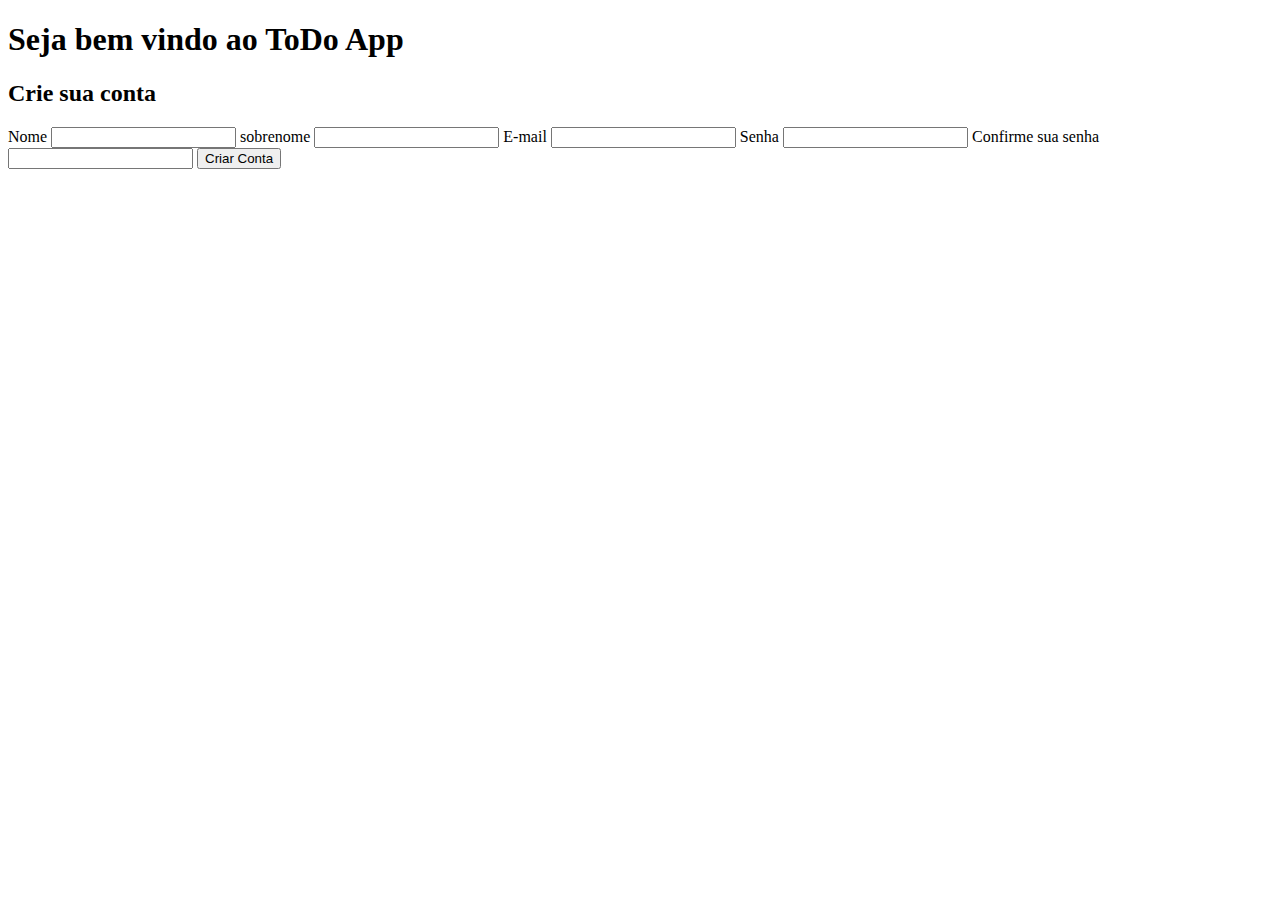
==== index.html @ 4994563f "add: first commit" ====
<!DOCTYPE html>
<html lang="en">
<head>
    <meta charset="UTF-8">
    <meta http-equiv="X-UA-Compatible" content="IE=edge">
    <meta name="viewport" content="width=device-width, initial-scale=1.0">
    <title>ToDo App</title>
</head>
<body>
    <h1>Seja bem vindo ao ToDo App</h1>

    <h2>Crie sua conta</h2>
    <form name="formCreateAccount" id="formCreateAccount">
        <label for="nome">Nome</label>
        <input type="text" name="nome" id="nome">
        <label for="sobrenome">sobrenome</label>
        <input type="text" name="sobrenome" id="sobrenome">
        <label for="email">E-mail</label>
        <input type="email" name="email" id="email">
        <label for="senha">Senha</label>
        <input type="password" name="senha" id="senha">
        <label for="confirmaSenha">Confirme sua senha</label>
        <input type="password" name="confirmaSenha" id="confirmaSenha">
        <button type="submit">Criar Conta</button>
    </form>
</body>
</html>
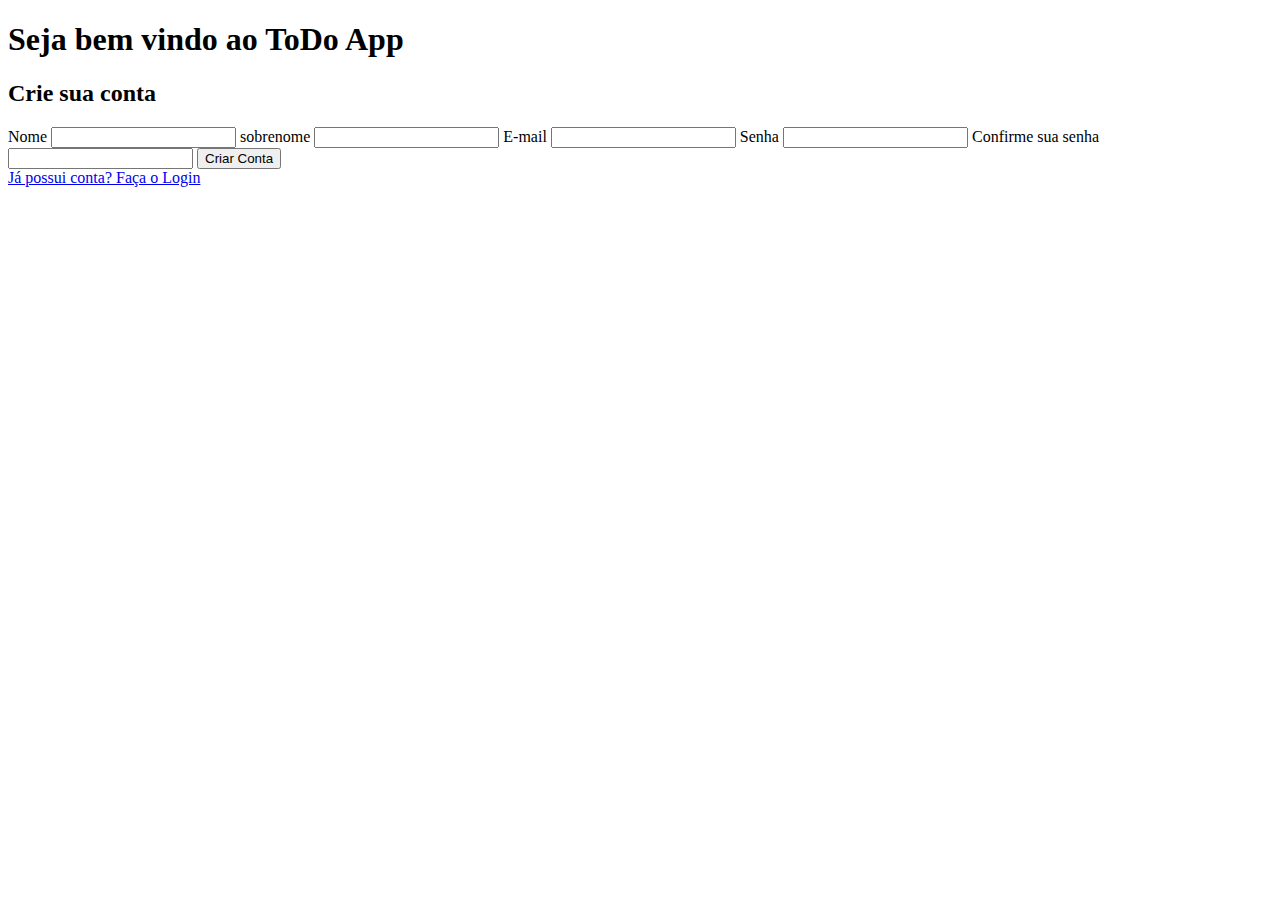
==== commit b9310f1d: "add: JS Files" ====
--- a/index.html
+++ b/index.html
@@ -23,5 +23,8 @@
         <input type="password" name="confirmaSenha" id="confirmaSenha">
         <button type="submit">Criar Conta</button>
     </form>
+    <a href="login.html">Já possui conta? Faça o Login</a>
+
+    <script src="./assets/js/account.js"></script>
 </body>
 </html>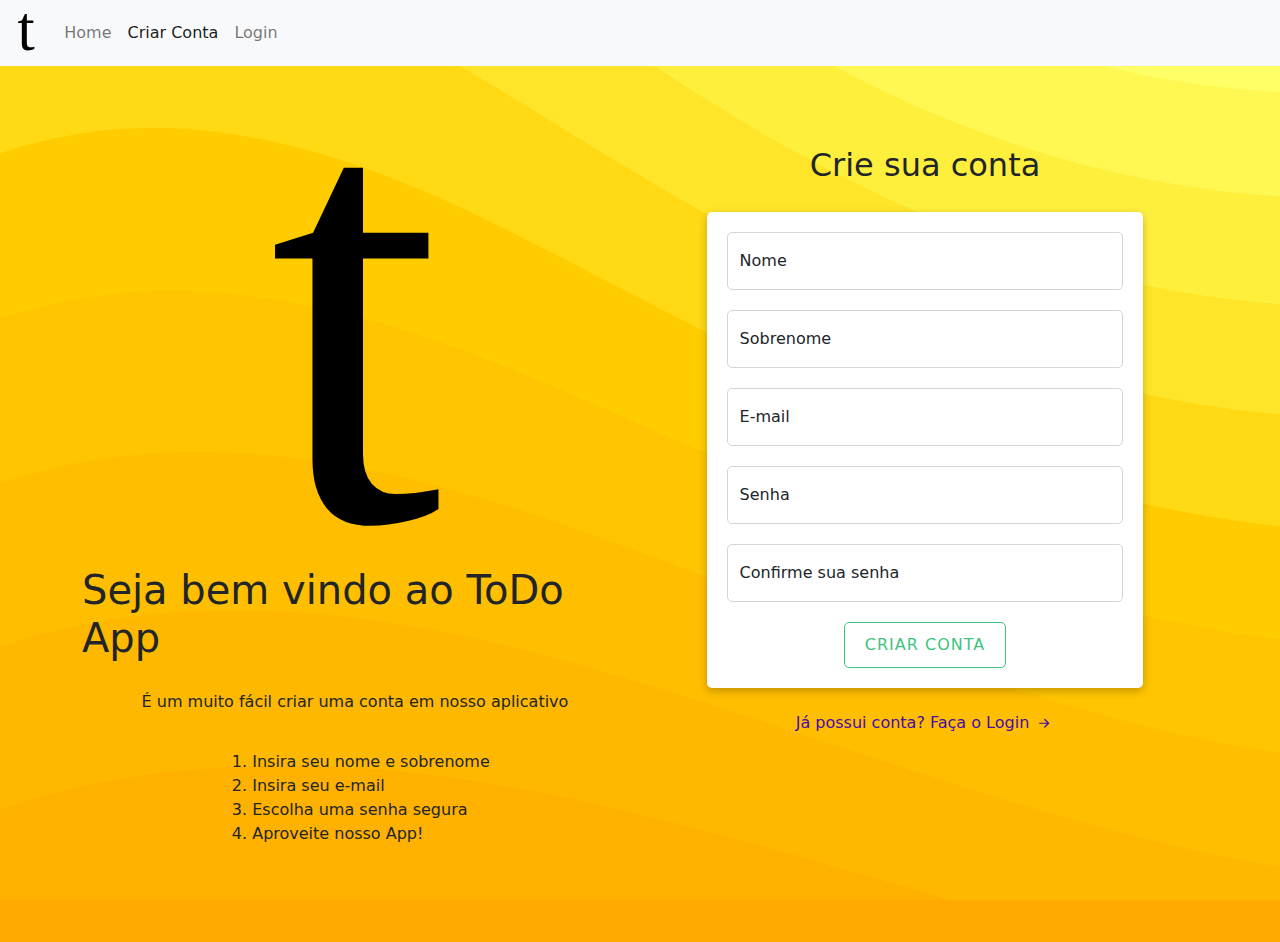
==== commit 53453518: "add: estilo a página de criação de conta" ====
--- a/index.html
+++ b/index.html
@@ -4,26 +4,93 @@
     <meta charset="UTF-8">
     <meta http-equiv="X-UA-Compatible" content="IE=edge">
     <meta name="viewport" content="width=device-width, initial-scale=1.0">
-    <title>ToDo App</title>
+    <link rel="stylesheet" href="./assets/css/bootstrap.min.css">
+    <link rel="stylesheet" href="./assets/css/bootstrap-icons.css">
+    <link rel="stylesheet" href="./assets/css/style.css">
+    <title>ToDo App - Criar Cadastro</title>
 </head>
 <body>
-    <h1>Seja bem vindo ao ToDo App</h1>
+    <header>
+        <nav class="navbar navbar-expand-lg navbar-light bg-light">
+            <div class="container-fluid">
+              <a class="navbar-brand" href="#"><img src="./assets/img/logo.svg" alt="Logo ToDo App"></a>
+              <button class="navbar-toggler" type="button" data-bs-toggle="collapse" data-bs-target="#navbarSupportedContent" aria-controls="navbarSupportedContent" aria-expanded="false" aria-label="Toggle navigation">
+                <span class="navbar-toggler-icon"></span>
+              </button>
+              <div class="collapse navbar-collapse" id="navbarSupportedContent">
+                <ul class="navbar-nav me-auto mb-2 mb-lg-0">
+                  <li class="nav-item">
+                    <a class="nav-link" aria-current="page" href="#">Home</a>
+                  </li>
+                  <li class="nav-item">
+                    <a class="nav-link active" href="createAccount.html">Criar Conta</a>
+                  </li>
+                  <li class="nav-item">
+                    <a class="nav-link" href="#">Login</a>
+                  </li>
+                  
+                </ul>
+              </div>
+            </div>
+          </nav>
+    </header>
+    <main>
+        <section class="intro">
 
-    <h2>Crie sua conta</h2>
-    <form name="formCreateAccount" id="formCreateAccount">
-        <label for="nome">Nome</label>
-        <input type="text" name="nome" id="nome">
-        <label for="sobrenome">sobrenome</label>
-        <input type="text" name="sobrenome" id="sobrenome">
-        <label for="email">E-mail</label>
-        <input type="email" name="email" id="email">
-        <label for="senha">Senha</label>
-        <input type="password" name="senha" id="senha">
-        <label for="confirmaSenha">Confirme sua senha</label>
-        <input type="password" name="confirmaSenha" id="confirmaSenha">
-        <button type="submit">Criar Conta</button>
-    </form>
-    <a href="login.html">Já possui conta? Faça o Login</a>
+            <div class="container">
+                <div class="row">
+                    <div class="col-12 col-lg-6 texto-intro">
+    
+                        <img src="./assets/img/logo.svg" alt="Logo ToDo App" class="logo">
+                        <h1>Seja bem vindo ao ToDo App</h1>
+                        <p>É um muito fácil criar uma conta em nosso aplicativo</p>
+                        <ol>
+                            <li>Insira seu nome e sobrenome</li>
+                            <li>Insira seu e-mail</li>
+                            <li>Escolha uma senha segura</li>
+                            <li>Aproveite nosso App!</li>
+                        </ol>
+                    </div>
+        
+                    <div class="col-12 col-lg-6 form-cadastro">
+                        <h2>Crie sua conta</h2>
+                        <form name="formCreateAccount" id="formCreateAccount" class="formCreateAccount">
+                            <div class="form-floating">
+                                <input type="text" name="nome" id="nome" class="form-control" placeholder="Nome">
+                                <label for="nome">Nome</label>
+                            </div>
+
+                            <div class="form-floating">
+                                <input type="text" name="sobrenome" id="sobrenome" class="form-control" placeholder="Sobrenome">
+                                <label for="sobrenome">Sobrenome</label>
+                            </div>
+
+                            <div class="form-floating">
+                                <input type="email" name="email" id="email" class="form-control" placeholder="E-mail">
+                                <label for="email">E-mail</label>
+                            </div>
+                           
+                            <div class="form-floating">
+                                <input type="password" name="senha" id="senha" class="form-control" placeholder="Senha">
+                                <label for="senha">Senha</label>
+                            </div>
+
+                            <div class="form-floating">
+                                <input type="password" name="confirmaSenha" id="confirmaSenha" class="form-control" placeholder="Confirme sua Senha">
+                                <label for="confirmaSenha">Confirme sua senha</label>
+                            </div>
+                            <button type="submit" class="button">Criar Conta</button>
+                        </form>
+                        <a href="login.html" class="btn-link">Já possui conta? Faça o Login</a>
+                    </div>
+                </div>
+            </div>
+
+        </section>
+    
+        
+        
+    </main>
 
     <script src="./assets/js/account.js"></script>
 </body>
--- a/assets/css/style.css
+++ b/assets/css/style.css
@@ -0,0 +1,115 @@
+body {
+  background-color: #ffaa00;
+  background-image: url("data:image/svg+xml,%3Csvg xmlns='http://www.w3.org/2000/svg' width='100%25' height='100%25' viewBox='0 0 1600 800'%3E%3Cg %3E%3Cpath fill='%23ffb100' d='M486 705.8c-109.3-21.8-223.4-32.2-335.3-19.4C99.5 692.1 49 703 0 719.8V800h843.8c-115.9-33.2-230.8-68.1-347.6-92.2C492.8 707.1 489.4 706.5 486 705.8z'/%3E%3Cpath fill='%23ffb800' d='M1600 0H0v719.8c49-16.8 99.5-27.8 150.7-33.5c111.9-12.7 226-2.4 335.3 19.4c3.4 0.7 6.8 1.4 10.2 2c116.8 24 231.7 59 347.6 92.2H1600V0z'/%3E%3Cpath fill='%23ffbe00' d='M478.4 581c3.2 0.8 6.4 1.7 9.5 2.5c196.2 52.5 388.7 133.5 593.5 176.6c174.2 36.6 349.5 29.2 518.6-10.2V0H0v574.9c52.3-17.6 106.5-27.7 161.1-30.9C268.4 537.4 375.7 554.2 478.4 581z'/%3E%3Cpath fill='%23ffc500' d='M0 0v429.4c55.6-18.4 113.5-27.3 171.4-27.7c102.8-0.8 203.2 22.7 299.3 54.5c3 1 5.9 2 8.9 3c183.6 62 365.7 146.1 562.4 192.1c186.7 43.7 376.3 34.4 557.9-12.6V0H0z'/%3E%3Cpath fill='%23ffcc00' d='M181.8 259.4c98.2 6 191.9 35.2 281.3 72.1c2.8 1.1 5.5 2.3 8.3 3.4c171 71.6 342.7 158.5 531.3 207.7c198.8 51.8 403.4 40.8 597.3-14.8V0H0v283.2C59 263.6 120.6 255.7 181.8 259.4z'/%3E%3Cpath fill='%23ffd914' d='M1600 0H0v136.3c62.3-20.9 127.7-27.5 192.2-19.2c93.6 12.1 180.5 47.7 263.3 89.6c2.6 1.3 5.1 2.6 7.7 3.9c158.4 81.1 319.7 170.9 500.3 223.2c210.5 61 430.8 49 636.6-16.6V0z'/%3E%3Cpath fill='%23ffe529' d='M454.9 86.3C600.7 177 751.6 269.3 924.1 325c208.6 67.4 431.3 60.8 637.9-5.3c12.8-4.1 25.4-8.4 38.1-12.9V0H288.1c56 21.3 108.7 50.6 159.7 82C450.2 83.4 452.5 84.9 454.9 86.3z'/%3E%3Cpath fill='%23ffef3d' d='M1600 0H498c118.1 85.8 243.5 164.5 386.8 216.2c191.8 69.2 400 74.7 595 21.1c40.8-11.2 81.1-25.2 120.3-41.7V0z'/%3E%3Cpath fill='%23fff852' d='M1397.5 154.8c47.2-10.6 93.6-25.3 138.6-43.8c21.7-8.9 43-18.8 63.9-29.5V0H643.4c62.9 41.7 129.7 78.2 202.1 107.4C1020.4 178.1 1214.2 196.1 1397.5 154.8z'/%3E%3Cpath fill='%23ffff66' d='M1315.3 72.4c75.3-12.6 148.9-37.1 216.8-72.4h-723C966.8 71 1144.7 101 1315.3 72.4z'/%3E%3C/g%3E%3C/svg%3E");
+  background-attachment: fixed;
+  background-size: cover;
+}
+
+nav .navbar-brand img {
+  max-height: 40px;
+}
+
+.intro {
+  padding: 80px 0;
+}
+
+.intro .logo {
+  max-height: 400px;
+  margin: 0 auto;
+}
+
+.intro .texto-intro, .intro .form-cadastro {
+  display: -webkit-box;
+  display: -ms-flexbox;
+  display: flex;
+  -webkit-box-orient: vertical;
+  -webkit-box-direction: normal;
+      -ms-flex-direction: column;
+          flex-direction: column;
+  -webkit-box-align: center;
+      -ms-flex-align: center;
+          align-items: center;
+  gap: 20px;
+}
+
+.button {
+  width: -webkit-fit-content;
+  width: -moz-fit-content;
+  width: fit-content;
+  padding: 10px 20px;
+  margin: 0 auto;
+  border: 1px solid #3fc380;
+  border-radius: 5px;
+  color: #3fc380;
+  background: transparent;
+  -webkit-transition: .3s ease-in-out;
+  transition: .3s ease-in-out;
+  text-transform: uppercase;
+  letter-spacing: 1px;
+}
+
+.button:hover {
+  background: #3fc380;
+  color: #efefef;
+}
+
+.btn-link {
+  color: #480ca8;
+  text-decoration: none;
+  display: -webkit-box;
+  display: -ms-flexbox;
+  display: flex;
+  -webkit-box-orient: horizontal;
+  -webkit-box-direction: normal;
+      -ms-flex-direction: row;
+          flex-direction: row;
+  -webkit-box-align: center;
+      -ms-flex-align: center;
+          align-items: center;
+  -webkit-box-pack: center;
+      -ms-flex-pack: center;
+          justify-content: center;
+  gap: 5px;
+}
+
+.btn-link::after {
+  content: '\F135';
+  font-family: "bootstrap-icons";
+  -webkit-transition: .3s ease-in-out;
+  transition: .3s ease-in-out;
+  font-size: 1.25rem;
+}
+
+.btn-link:hover::after {
+  -webkit-transform: translateX(10px);
+          transform: translateX(10px);
+}
+
+.btn-link:hover {
+  color: #480ca8;
+}
+
+.formCreateAccount {
+  padding: 20px;
+  display: -webkit-box;
+  display: -ms-flexbox;
+  display: flex;
+  -webkit-box-orient: vertical;
+  -webkit-box-direction: normal;
+      -ms-flex-direction: column;
+          flex-direction: column;
+  gap: 20px;
+  background: #fff;
+  border-radius: 5px;
+  width: 80%;
+  margin: 0 auto;
+  -webkit-box-shadow: rgba(0, 0, 0, 0.24) 0px 3px 8px;
+          box-shadow: rgba(0, 0, 0, 0.24) 0px 3px 8px;
+}
+
+.formCreateAccount input {
+  border: 1px solid #d2d7d3;
+  padding: 5px;
+  border-radius: 5px;
+}
+/*# sourceMappingURL=style.css.map */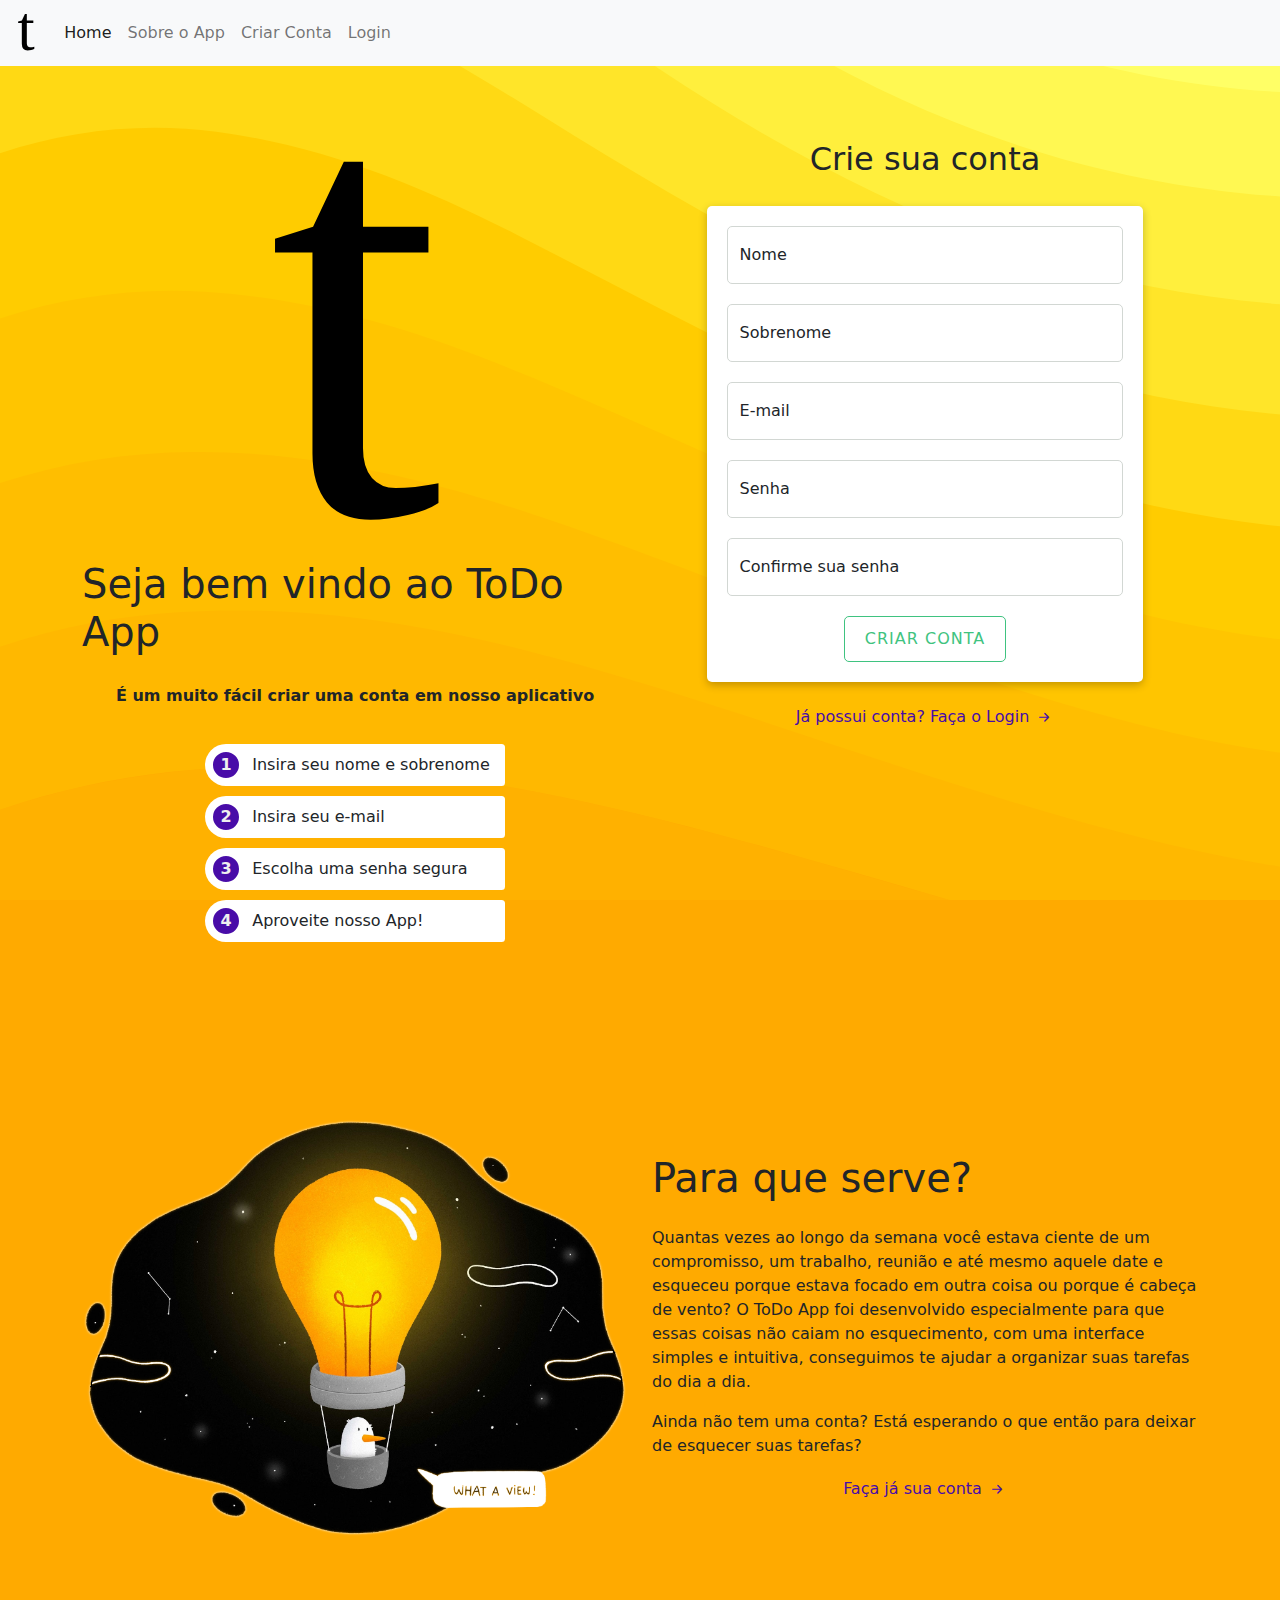
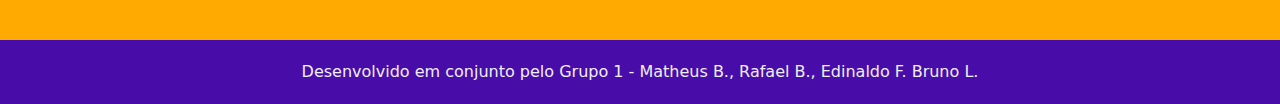
==== commit 14c2fef8: "add: style to index.html and login.html" ====
--- a/index.html
+++ b/index.html
@@ -20,31 +20,33 @@
               <div class="collapse navbar-collapse" id="navbarSupportedContent">
                 <ul class="navbar-nav me-auto mb-2 mb-lg-0">
                   <li class="nav-item">
-                    <a class="nav-link" aria-current="page" href="#">Home</a>
+                    <a class="nav-link active" aria-current="page" href="#top">Home</a>
                   </li>
                   <li class="nav-item">
-                    <a class="nav-link active" href="createAccount.html">Criar Conta</a>
+                    <a class="nav-link" aria-current="page" href="#about">Sobre o App</a>
                   </li>
                   <li class="nav-item">
-                    <a class="nav-link" href="#">Login</a>
+                    <a class="nav-link" href="createAccount.html">Criar Conta</a>
                   </li>
-                  
+                  <li class="nav-item">
+                    <a class="nav-link" href="login.html">Login</a>
+                  </li>          
                 </ul>
               </div>
             </div>
           </nav>
     </header>
+    <span id="top"></span>
     <main>
         <section class="intro">
-
             <div class="container">
                 <div class="row">
                     <div class="col-12 col-lg-6 texto-intro">
     
                         <img src="./assets/img/logo.svg" alt="Logo ToDo App" class="logo">
                         <h1>Seja bem vindo ao ToDo App</h1>
-                        <p>É um muito fácil criar uma conta em nosso aplicativo</p>
-                        <ol>
+                        <p><b>É um muito fácil criar uma conta em nosso aplicativo</b></p>
+                        <ol class="step-create-account">
                             <li>Insira seu nome e sobrenome</li>
                             <li>Insira seu e-mail</li>
                             <li>Escolha uma senha segura</li>
@@ -52,9 +54,9 @@
                         </ol>
                     </div>
         
-                    <div class="col-12 col-lg-6 form-cadastro">
+                    <div class="col-12 col-lg-6 form-intro" id="createAccount">
                         <h2>Crie sua conta</h2>
-                        <form name="formCreateAccount" id="formCreateAccount" class="formCreateAccount">
+                        <form name="formCreateAccount" id="formCreateAccount" class="form-data">
                             <div class="form-floating">
                                 <input type="text" name="nome" id="nome" class="form-control" placeholder="Nome">
                                 <label for="nome">Nome</label>
@@ -88,8 +90,31 @@
 
         </section>
     
+        <section class="about" id="about">
+            <div class="container">
+                <div class="row">
+
+                    <div class="col-12 col-lg-6 img-about">
+                        <img src="./assets/img/idea.png" alt="a bird flying inside a lamp baloon through night">
+                    </div>
+
+                    <div class="col-12 col-lg-6 d-flex flex-column justify-content-center">
+                        <h1 class="mb-4">Para que serve?</h1>
+            
+                        <p>Quantas vezes ao longo da semana você estava ciente de um compromisso, um trabalho, reunião e até mesmo aquele date e esqueceu porque estava focado em outra coisa ou porque é cabeça de vento? O ToDo App foi desenvolvido especialmente para que essas coisas não caiam no esquecimento, com uma interface simples e intuitiva, conseguimos te ajudar a organizar suas tarefas do dia a dia.</p>
+
+                        <p>Ainda não tem uma conta? Está esperando o que então para deixar de esquecer suas tarefas?</p>
+
+                        <a href="#createAccount" class="btn-link">Faça já sua conta</a>
+                    </div>
+
+                </div>
+            </div>
+        </section>
         
-        
+        <footer>
+            Desenvolvido em conjunto pelo Grupo 1 - Matheus B., Rafael B., Edinaldo F. Bruno L.
+        </footer>
     </main>
 
     <script src="./assets/js/account.js"></script>
--- a/assets/css/style.css
+++ b/assets/css/style.css
@@ -5,12 +5,31 @@
   background-size: cover;
 }
 
+header {
+  position: fixed;
+  width: 100%;
+  z-index: 999;
+}
+
 nav .navbar-brand img {
   max-height: 40px;
 }
 
+section {
+  padding: 80px 0;
+}
+
 .intro {
-  padding: 80px 0;
+  padding-top: 140px;
+  display: -webkit-box;
+  display: -ms-flexbox;
+  display: flex;
+  -webkit-box-pack: center;
+      -ms-flex-pack: center;
+          justify-content: center;
+  -webkit-box-align: center;
+      -ms-flex-align: center;
+          align-items: center;
 }
 
 .intro .logo {
@@ -18,7 +37,7 @@
   margin: 0 auto;
 }
 
-.intro .texto-intro, .intro .form-cadastro {
+.intro .texto-intro, .intro .form-intro {
   display: -webkit-box;
   display: -ms-flexbox;
   display: flex;
@@ -30,6 +49,48 @@
       -ms-flex-align: center;
           align-items: center;
   gap: 20px;
+}
+
+.step-create-account {
+  counter-reset: li;
+  list-style: none;
+  padding: 0;
+  display: -webkit-box;
+  display: -ms-flexbox;
+  display: flex;
+  -webkit-box-orient: vertical;
+  -webkit-box-direction: normal;
+      -ms-flex-direction: column;
+          flex-direction: column;
+  gap: 10px;
+}
+
+.step-create-account li {
+  background-color: #fff;
+  border-radius: 30px 5px 5px 30px;
+  padding: 5px 15px 5px 5px;
+}
+
+.step-create-account li::before {
+  content: counter(li);
+  counter-increment: li;
+  background: #480ca8;
+  color: #efefef;
+  width: 2rem;
+  height: 2rem;
+  display: -webkit-inline-box;
+  display: -ms-inline-flexbox;
+  display: inline-flex;
+  -webkit-box-align: center;
+      -ms-flex-align: center;
+          align-items: center;
+  -webkit-box-pack: center;
+      -ms-flex-pack: center;
+          justify-content: center;
+  border: 3px solid #fff;
+  font-weight: bold;
+  border-radius: 50%;
+  margin-right: 10px;
 }
 
 .button {
@@ -89,7 +150,7 @@
   color: #480ca8;
 }
 
-.formCreateAccount {
+.form-data {
   padding: 20px;
   display: -webkit-box;
   display: -ms-flexbox;
@@ -107,9 +168,21 @@
           box-shadow: rgba(0, 0, 0, 0.24) 0px 3px 8px;
 }
 
-.formCreateAccount input {
+.form-data input {
   border: 1px solid #d2d7d3;
   padding: 5px;
   border-radius: 5px;
 }
+
+.about .img-about img {
+  width: 100%;
+}
+
+footer {
+  margin-top: 20px;
+  text-align: center;
+  background: #480ca8;
+  color: #efefef;
+  padding: 20px;
+}
 /*# sourceMappingURL=style.css.map */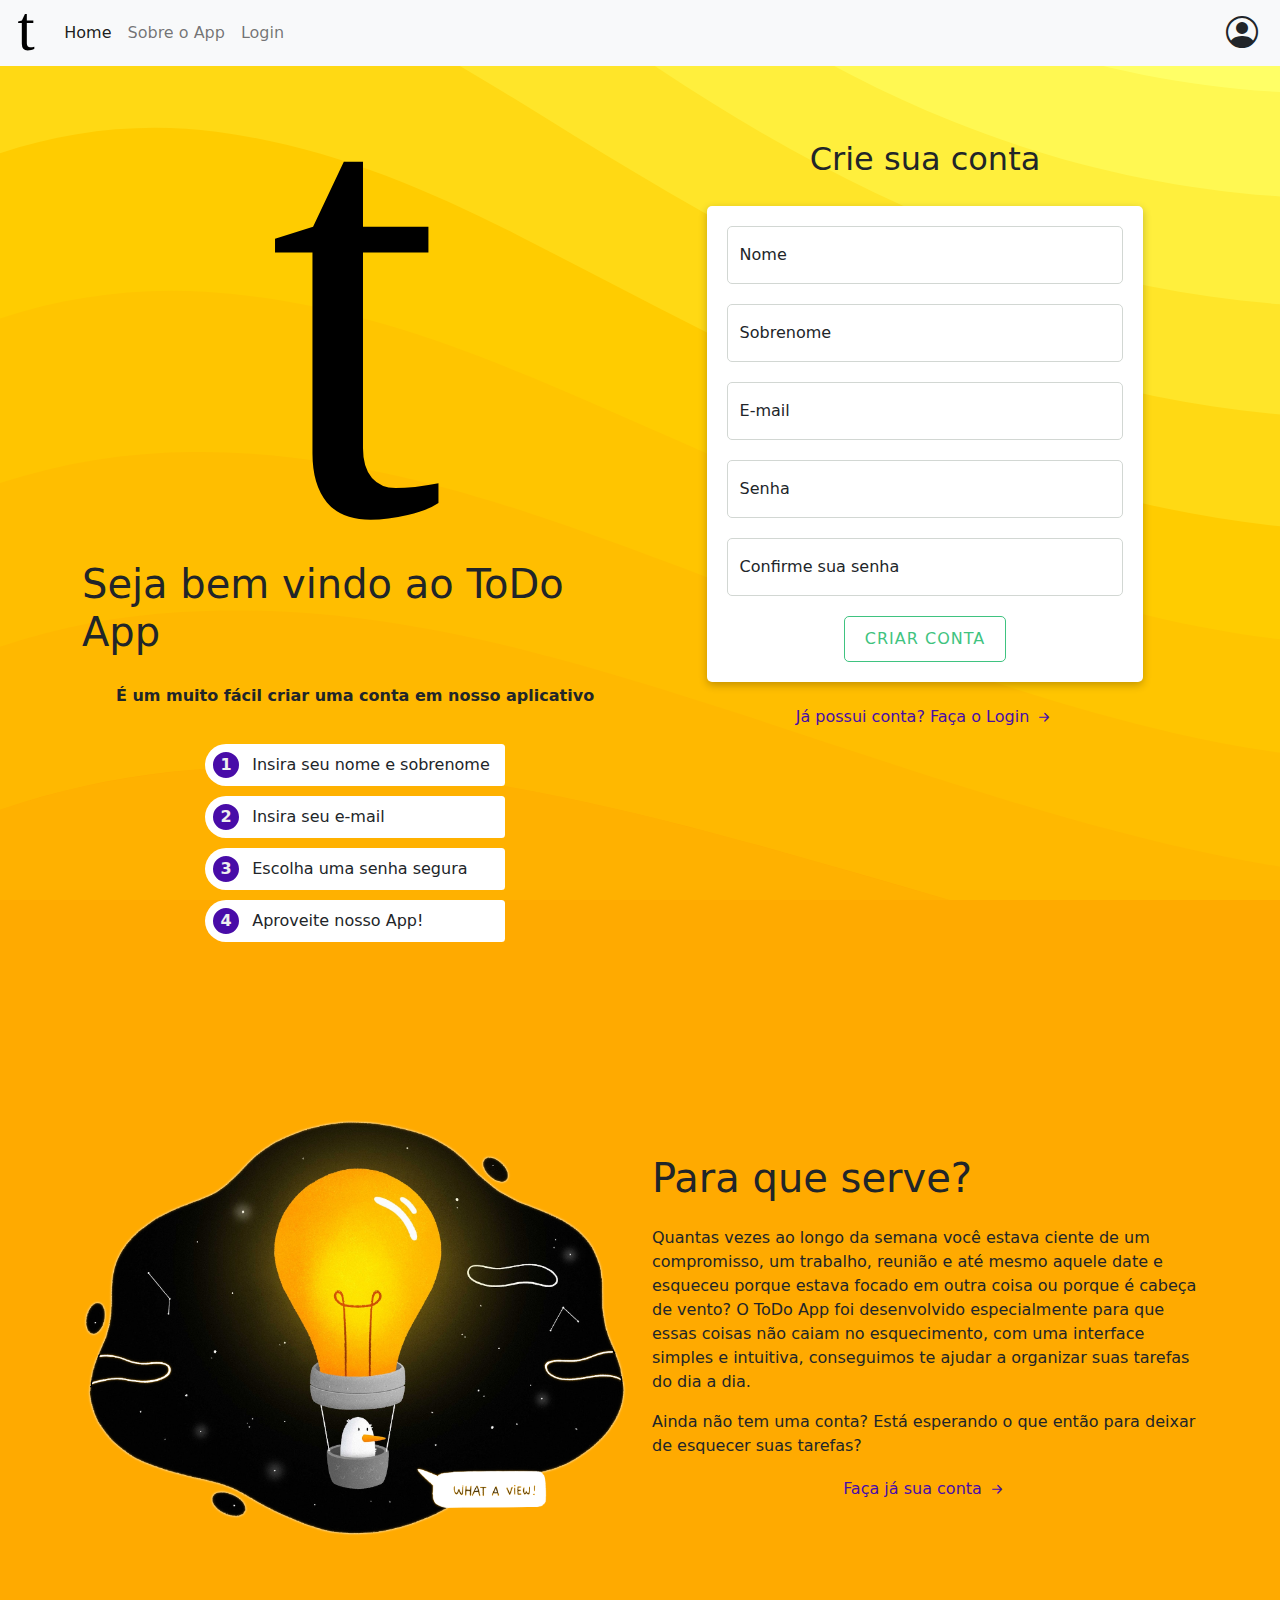
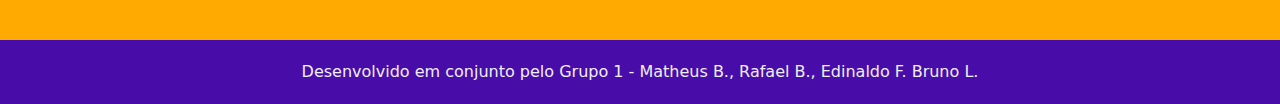
==== commit 55745895: "add: versão final 1.0" ====
--- a/index.html
+++ b/index.html
@@ -1,5 +1,6 @@
 <!DOCTYPE html>
 <html lang="en">
+
 <head>
     <meta charset="UTF-8">
     <meta http-equiv="X-UA-Compatible" content="IE=edge">
@@ -9,32 +10,40 @@
     <link rel="stylesheet" href="./assets/css/style.css">
     <title>ToDo App - Criar Cadastro</title>
 </head>
+
 <body>
     <header>
         <nav class="navbar navbar-expand-lg navbar-light bg-light">
             <div class="container-fluid">
-              <a class="navbar-brand" href="#"><img src="./assets/img/logo.svg" alt="Logo ToDo App"></a>
-              <button class="navbar-toggler" type="button" data-bs-toggle="collapse" data-bs-target="#navbarSupportedContent" aria-controls="navbarSupportedContent" aria-expanded="false" aria-label="Toggle navigation">
-                <span class="navbar-toggler-icon"></span>
-              </button>
-              <div class="collapse navbar-collapse" id="navbarSupportedContent">
-                <ul class="navbar-nav me-auto mb-2 mb-lg-0">
-                  <li class="nav-item">
-                    <a class="nav-link active" aria-current="page" href="#top">Home</a>
-                  </li>
-                  <li class="nav-item">
-                    <a class="nav-link" aria-current="page" href="#about">Sobre o App</a>
-                  </li>
-                  <li class="nav-item">
-                    <a class="nav-link" href="createAccount.html">Criar Conta</a>
-                  </li>
-                  <li class="nav-item">
-                    <a class="nav-link" href="login.html">Login</a>
-                  </li>          
-                </ul>
-              </div>
+                <a class="navbar-brand" href="#"><img src="./assets/img/logo.svg" alt="Logo ToDo App"></a>
+                <button class="navbar-toggler" type="button" data-bs-toggle="collapse"
+                    data-bs-target="#navbarSupportedContent" aria-controls="navbarSupportedContent"
+                    aria-expanded="false" aria-label="Toggle navigation">
+                    <span class="navbar-toggler-icon"></span>
+                </button>
+                <div class="collapse navbar-collapse" id="navbarSupportedContent">
+                    <ul class="navbar-nav me-auto mb-2 mb-lg-0" id="main-menu">
+                        <li class="nav-item">
+                            <a class="nav-link active" aria-current="page" href="#top">Home</a>
+                        </li>
+                        <li class="nav-item">
+                            <a class="nav-link" aria-current="page" href="#about">Sobre o App</a>
+                        </li>
+                        <li class="nav-item">
+                            <a class="nav-link" href="login.html" id="loginMenuBtn">Login</a>
+                        </li>
+                    </ul>
+                </div>
+
+                <div class="d-flex flex-row user-data">
+                    <i class="bi bi-person-circle"></i>
+                    <div class="d-flex flex-column">
+                      <p id="userName"></p>
+                      <p id="userEmail"></p>
+                    </div>    
+                  </div>
             </div>
-          </nav>
+        </nav>
     </header>
     <span id="top"></span>
     <main>
@@ -42,7 +51,7 @@
             <div class="container">
                 <div class="row">
                     <div class="col-12 col-lg-6 texto-intro">
-    
+
                         <img src="./assets/img/logo.svg" alt="Logo ToDo App" class="logo">
                         <h1>Seja bem vindo ao ToDo App</h1>
                         <p><b>É um muito fácil criar uma conta em nosso aplicativo</b></p>
@@ -53,7 +62,7 @@
                             <li>Aproveite nosso App!</li>
                         </ol>
                     </div>
-        
+
                     <div class="col-12 col-lg-6 form-intro" id="createAccount">
                         <h2>Crie sua conta</h2>
                         <form name="formCreateAccount" id="formCreateAccount" class="form-data">
@@ -63,7 +72,8 @@
                             </div>
 
                             <div class="form-floating">
-                                <input type="text" name="sobrenome" id="sobrenome" class="form-control" placeholder="Sobrenome">
+                                <input type="text" name="sobrenome" id="sobrenome" class="form-control"
+                                    placeholder="Sobrenome">
                                 <label for="sobrenome">Sobrenome</label>
                             </div>
 
@@ -71,14 +81,15 @@
                                 <input type="email" name="email" id="email" class="form-control" placeholder="E-mail">
                                 <label for="email">E-mail</label>
                             </div>
-                           
+
                             <div class="form-floating">
                                 <input type="password" name="senha" id="senha" class="form-control" placeholder="Senha">
                                 <label for="senha">Senha</label>
                             </div>
 
                             <div class="form-floating">
-                                <input type="password" name="confirmaSenha" id="confirmaSenha" class="form-control" placeholder="Confirme sua Senha">
+                                <input type="password" name="confirmaSenha" id="confirmaSenha" class="form-control"
+                                    placeholder="Confirme sua Senha">
                                 <label for="confirmaSenha">Confirme sua senha</label>
                             </div>
                             <button type="submit" class="button">Criar Conta</button>
@@ -89,7 +100,7 @@
             </div>
 
         </section>
-    
+
         <section class="about" id="about">
             <div class="container">
                 <div class="row">
@@ -100,8 +111,12 @@
 
                     <div class="col-12 col-lg-6 d-flex flex-column justify-content-center">
                         <h1 class="mb-4">Para que serve?</h1>
-            
-                        <p>Quantas vezes ao longo da semana você estava ciente de um compromisso, um trabalho, reunião e até mesmo aquele date e esqueceu porque estava focado em outra coisa ou porque é cabeça de vento? O ToDo App foi desenvolvido especialmente para que essas coisas não caiam no esquecimento, com uma interface simples e intuitiva, conseguimos te ajudar a organizar suas tarefas do dia a dia.</p>
+
+                        <p>Quantas vezes ao longo da semana você estava ciente de um compromisso, um trabalho, reunião e
+                            até mesmo aquele date e esqueceu porque estava focado em outra coisa ou porque é cabeça de
+                            vento? O ToDo App foi desenvolvido especialmente para que essas coisas não caiam no
+                            esquecimento, com uma interface simples e intuitiva, conseguimos te ajudar a organizar suas
+                            tarefas do dia a dia.</p>
 
                         <p>Ainda não tem uma conta? Está esperando o que então para deixar de esquecer suas tarefas?</p>
 
@@ -111,12 +126,37 @@
                 </div>
             </div>
         </section>
-        
-        <footer>
-            Desenvolvido em conjunto pelo Grupo 1 - Matheus B., Rafael B., Edinaldo F. Bruno L.
-        </footer>
+
+        <!-- Modal de mensagem -->
+
+        <div class="modal fade" id="modalMessage" tabindex="-1" aria-labelledby="modalUpdateTaskLabel" aria-hidden="true">
+            <div class="modal-dialog">
+              <div class="modal-content">
+                <div class="modal-header">
+                  <h5 class="modal-title" id="modalMessageTitle"></h5>
+                  <button type="button" class="btn-close" data-bs-dismiss="modal" aria-label="Close"></button>
+                </div>
+                <div class="modal-body">
+                  <i class="bi" id="modalMessageIcon"></i>
+                  <p id="modalMessageBody"></p>
+                </div>
+                <div class="modal-footer">
+                  <button type="button" class="btn btn-secondary" data-bs-dismiss="modal">Fechar</button>
+                  <!-- <button type="button" class="btn btn-primary">Save changes</button> -->
+                </div>
+              </div>
+            </div>
+          </div>
+
+
     </main>
 
+    <footer>
+        Desenvolvido em conjunto pelo Grupo 1 - Matheus B., Rafael B., Edinaldo F. Bruno L.
+    </footer>
+
+    <script src="./assets/js/bootstrap.min.js"></script>
     <script src="./assets/js/account.js"></script>
 </body>
+
 </html>--- a/assets/css/style.css
+++ b/assets/css/style.css
@@ -5,6 +5,42 @@
   background-size: cover;
 }
 
+@-webkit-keyframes pendingTask {
+  0% {
+    background-color: #f9690e;
+  }
+  100% {
+    background-color: #f39c12;
+  }
+}
+
+@keyframes pendingTask {
+  0% {
+    background-color: #f9690e;
+  }
+  100% {
+    background-color: #f39c12;
+  }
+}
+
+@-webkit-keyframes finishedTask {
+  0% {
+    background-color: #1e824c;
+  }
+  100% {
+    background-color: #2ecc71;
+  }
+}
+
+@keyframes finishedTask {
+  0% {
+    background-color: #1e824c;
+  }
+  100% {
+    background-color: #2ecc71;
+  }
+}
+
 header {
   position: fixed;
   width: 100%;
@@ -19,6 +55,16 @@
   padding: 80px 0;
 }
 
+button {
+  display: -webkit-box;
+  display: -ms-flexbox;
+  display: flex;
+  -webkit-box-align: center;
+      -ms-flex-align: center;
+          align-items: center;
+  gap: 10px;
+}
+
 .intro {
   padding-top: 140px;
   display: -webkit-box;
@@ -49,6 +95,10 @@
       -ms-flex-align: center;
           align-items: center;
   gap: 20px;
+}
+
+.login .intro {
+  height: 100vh;
 }
 
 .step-create-account {
@@ -178,6 +228,163 @@
   width: 100%;
 }
 
+.app {
+  min-height: 91vh;
+}
+
+.app .card {
+  padding: 20px;
+  -webkit-box-shadow: rgba(0, 0, 0, 0.24) 0px 3px 8px;
+          box-shadow: rgba(0, 0, 0, 0.24) 0px 3px 8px;
+}
+
+.app section {
+  padding: 0;
+}
+
+.app .novaTarefa {
+  padding-top: 140px;
+}
+
+.app .tarefas {
+  padding: 80px 0;
+}
+
+.form-nova-tarefa {
+  display: -webkit-box;
+  display: -ms-flexbox;
+  display: flex;
+}
+
+.form-nova-tarefa .form-floating {
+  -webkit-box-flex: 1;
+      -ms-flex-positive: 1;
+          flex-grow: 1;
+  padding-right: 20px;
+}
+
+.lista-tarefas {
+  list-style: none;
+  padding: 0;
+  display: -webkit-box;
+  display: -ms-flexbox;
+  display: flex;
+  -webkit-box-orient: vertical;
+  -webkit-box-direction: normal;
+      -ms-flex-direction: column;
+          flex-direction: column;
+  gap: 10px;
+}
+
+.lista-tarefas li {
+  background-color: #fff;
+  border-radius: 5px;
+  padding: 5px;
+  display: -webkit-box;
+  display: -ms-flexbox;
+  display: flex;
+  -webkit-box-pack: justify;
+      -ms-flex-pack: justify;
+          justify-content: space-between;
+  -webkit-box-align: center;
+      -ms-flex-align: center;
+          align-items: center;
+  gap: 10px;
+}
+
+.lista-tarefas li::before {
+  content: '';
+  background: #480ca8;
+  color: #efefef;
+  display: block;
+  width: 10px;
+  height: 10px;
+  font-weight: bold;
+  border-radius: 50%;
+  -ms-flex-negative: 0;
+      flex-shrink: 0;
+  margin-left: 5px;
+}
+
+.lista-tarefas li div {
+  display: -webkit-box;
+  display: -ms-flexbox;
+  display: flex;
+  gap: 10px;
+}
+
+.lista-tarefas li span {
+  -webkit-box-flex: 1;
+      -ms-flex-positive: 1;
+          flex-grow: 1;
+  text-align: left;
+}
+
+.lista-tarefas li i {
+  font-size: 1.25rem;
+}
+
+.tarefasPendentes li {
+  background-color: #fdf5d3;
+}
+
+.tarefasPendentes li::before {
+  -webkit-animation-name: pendingTask;
+          animation-name: pendingTask;
+  -webkit-animation-duration: 1s;
+          animation-duration: 1s;
+  -webkit-animation-iteration-count: infinite;
+          animation-iteration-count: infinite;
+  -webkit-animation-direction: alternate;
+          animation-direction: alternate;
+}
+
+.tarefasFinalizadas li {
+  background-color: #eeffec;
+  color: #949494;
+}
+
+.tarefasFinalizadas li::before {
+  -webkit-animation-name: finishedTask;
+          animation-name: finishedTask;
+  -webkit-animation-duration: 1s;
+          animation-duration: 1s;
+  -webkit-animation-iteration-count: infinite;
+          animation-iteration-count: infinite;
+  -webkit-animation-direction: alternate;
+          animation-direction: alternate;
+}
+
+.tarefasFinalizadas li i {
+  color: #0a0a0a;
+}
+
+#modalMessage .modal-body {
+  text-align: center;
+}
+
+#modalMessage i {
+  font-size: 5rem;
+}
+
+#modalMessage .bi-exclamation-circle {
+  color: #f9690e;
+}
+
+#modalMessage .bi-info-circle {
+  color: #26a65b;
+}
+
+.user-data p {
+  margin: 0;
+  padding: 0;
+}
+
+.user-data i {
+  font-size: 2rem;
+  margin-right: 10px;
+}
+
 footer {
   margin-top: 20px;
   text-align: center;
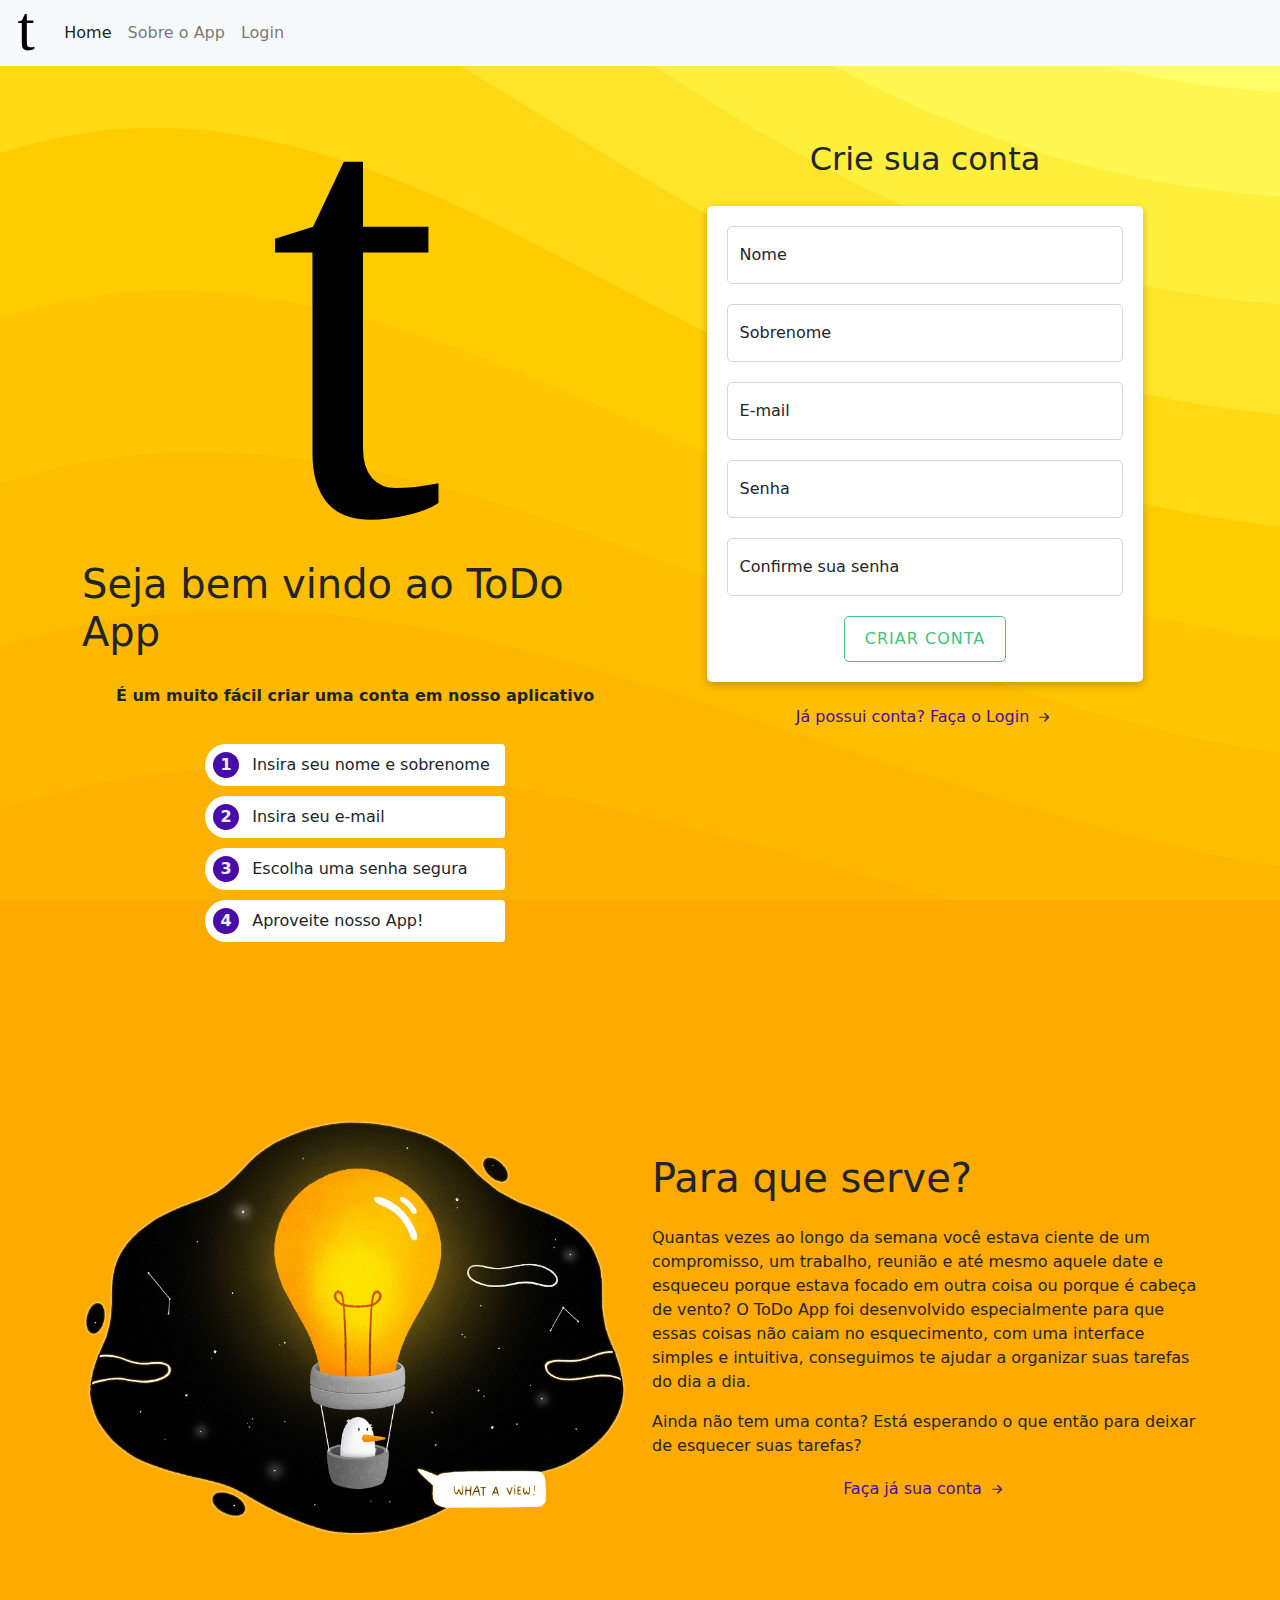
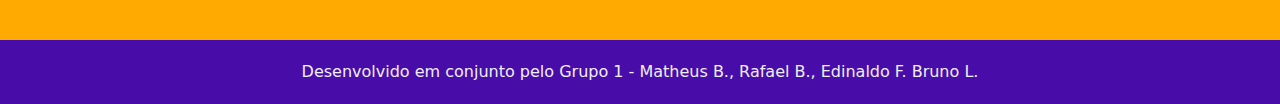
==== commit 037ac261: "fix: user Icon" ====
--- a/index.html
+++ b/index.html
@@ -36,7 +36,7 @@
                 </div>
 
                 <div class="d-flex flex-row user-data">
-                    <i class="bi bi-person-circle"></i>
+                    <i class="bi bi-person-circle d-none" id="iconUser"></i>
                     <div class="d-flex flex-column">
                       <p id="userName"></p>
                       <p id="userEmail"></p>
--- a/assets/css/style.css
+++ b/assets/css/style.css
@@ -63,6 +63,10 @@
       -ms-flex-align: center;
           align-items: center;
   gap: 10px;
+}
+
+a {
+  cursor: pointer;
 }
 
 .intro {
